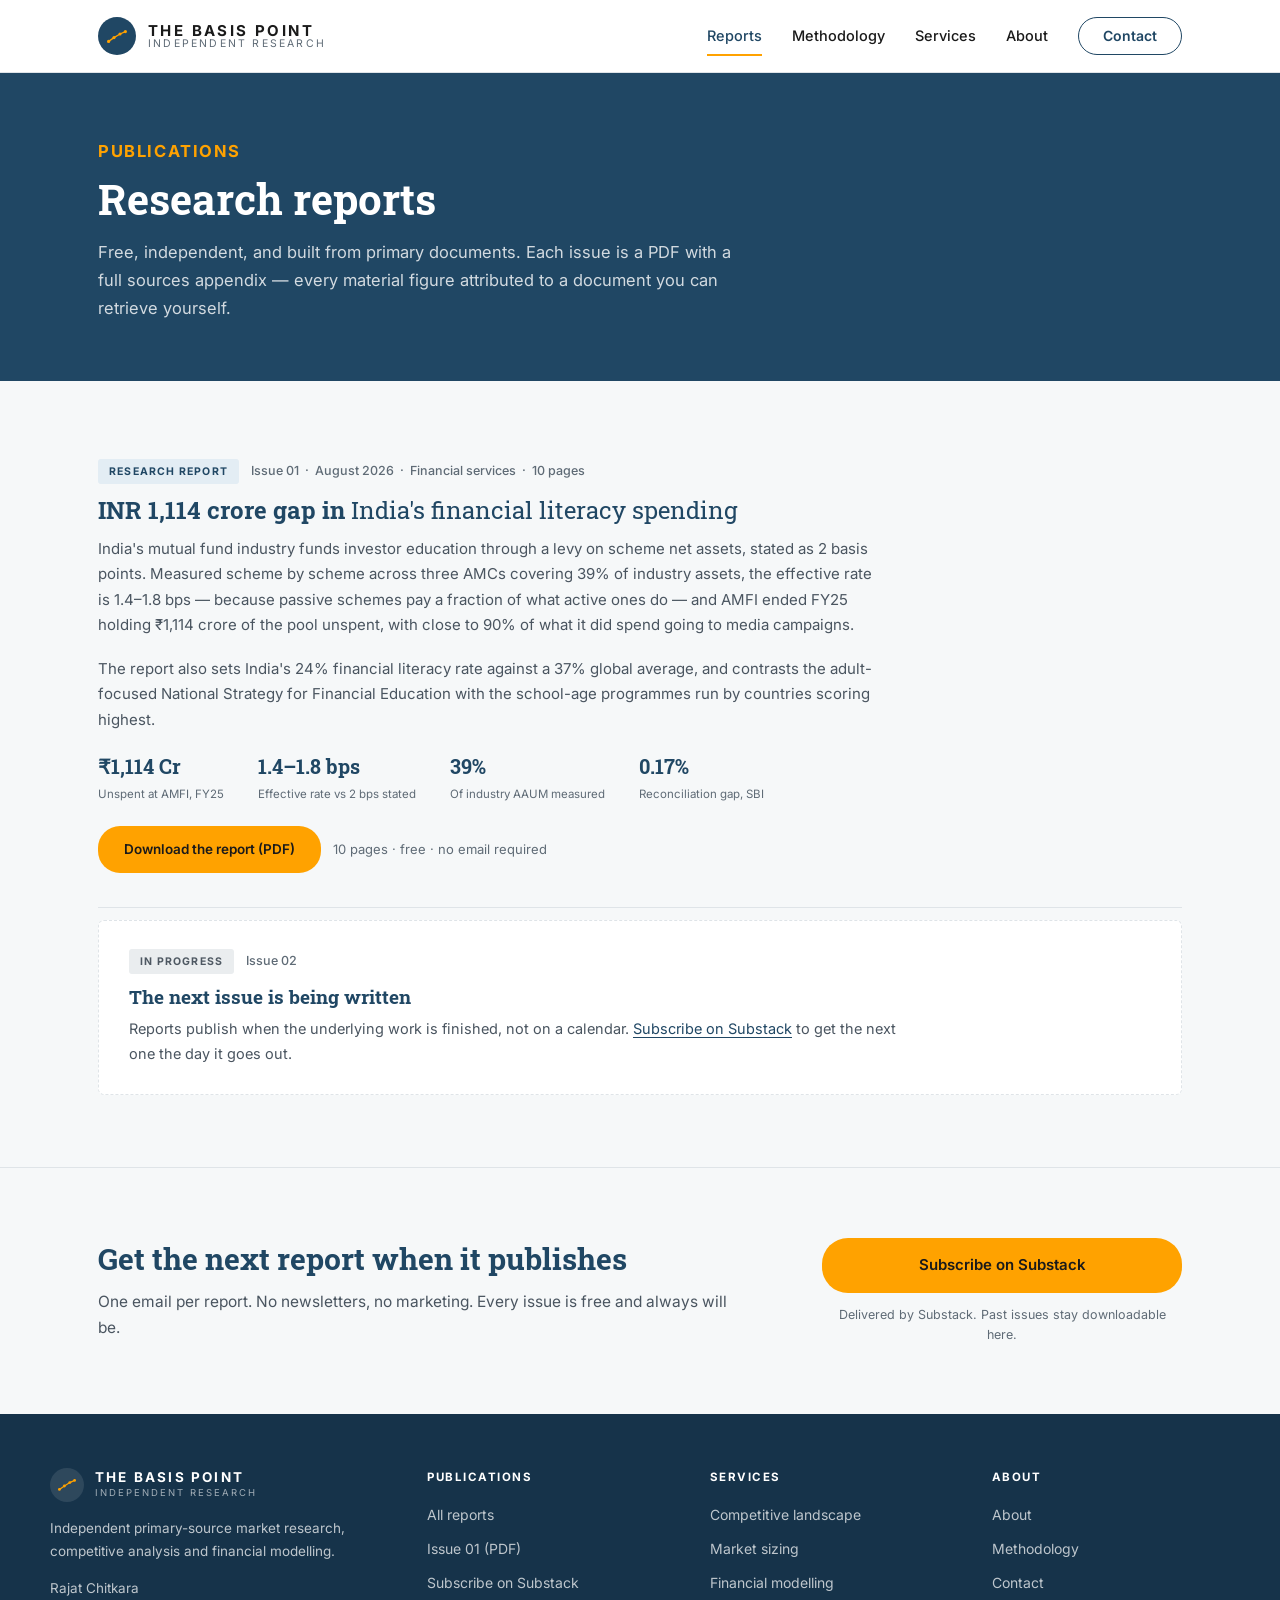
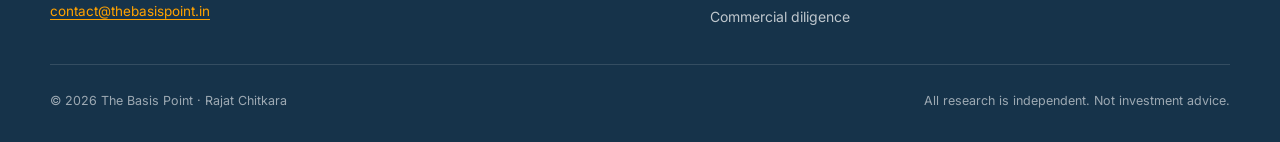
==== reports/index.html @ 529c4588 "Build out the site from single-page draft to multi-page static site Restructures the original one-fi" ====
<!DOCTYPE html>
<html lang="en">
<head>
<meta charset="UTF-8">
<meta name="viewport" content="width=device-width, initial-scale=1.0">
<title>Research Reports — The Basis Point</title>
<meta name="description" content="Free independent research on Indian markets, built from filings and audited accounts. Every issue downloadable as a PDF with a full sources appendix.">
<link rel="canonical" href="https://thebasispoint.in/reports/">
<meta property="og:type" content="website">
<meta property="og:site_name" content="The Basis Point">
<meta property="og:url" content="https://thebasispoint.in/reports/">
<meta property="og:title" content="Research Reports — The Basis Point">
<meta property="og:description" content="Free independent research on Indian markets, built from filings and audited accounts.">
<meta property="og:image" content="https://thebasispoint.in/assets/img/og-cover.png">
<meta property="og:image:width" content="1200">
<meta property="og:image:height" content="630">
<meta name="twitter:card" content="summary_large_image">
<meta name="twitter:title" content="Research Reports — The Basis Point">
<meta name="twitter:description" content="Free independent research on Indian markets.">
<meta name="twitter:image" content="https://thebasispoint.in/assets/img/og-cover.png">
<meta name="theme-color" content="#204764">
<link rel="icon" href="../assets/img/favicon.svg" type="image/svg+xml">
<link rel="preconnect" href="https://fonts.googleapis.com">
<link rel="preconnect" href="https://fonts.gstatic.com" crossorigin>
<link href="https://fonts.googleapis.com/css2?family=Inter:wght@400;500;600;700&family=Roboto+Slab:wght@400;500;700&display=swap" rel="stylesheet">
<link rel="stylesheet" href="../assets/css/site.css">
<noscript><style>
@media(max-width:820px){
  .nav-in{height:auto;flex-wrap:wrap;padding-top:10px;padding-bottom:10px}
  .nav-toggle{display:none}
  .nav-links{display:flex;position:static;width:100%;box-shadow:none;border-bottom:none;padding:4px 0 0}
}
</style></noscript>

<script type="application/ld+json">
{
  "@context": "https://schema.org",
  "@type": "Report",
  "name": "INR 1,114 crore gap in India's financial literacy spending",
  "datePublished": "2026-08",
  "isAccessibleForFree": true,
  "inLanguage": "en",
  "url": "https://thebasispoint.in/reports/issue-01-financial-literacy-gap.pdf",
  "publisher": { "@type": "Organization", "name": "The Basis Point" },
  "author": { "@type": "Person", "name": "Rajat Chitkara" },
  "about": "Investor education levy in the Indian mutual fund industry"
}
</script>
</head>
<body>

<a class="skip" href="#main">Skip to content</a>

<nav class="nav">
  <div class="nav-in">
    <a href="../index.html" class="logo" aria-label="The Basis Point — home">
      <span class="logo-mark">
        <svg width="20" height="13" viewBox="0 0 20 13" aria-hidden="true" focusable="false">
          <circle cx="1.6" cy="11.4" r="1.6" fill="#FFA200"/>
          <circle cx="7" cy="7.6" r="1.6" fill="#FFA200"/>
          <circle cx="13" cy="4" r="1.6" fill="#FFA200"/>
          <circle cx="18.4" cy="1.6" r="1.6" fill="#FFA200"/>
          <path d="M1.6 11.4 L7 7.6 L13 4 L18.4 1.6" fill="none" stroke="#FFA200" stroke-width="1.3" stroke-linecap="round"/>
        </svg>
      </span>
      <span class="logo-txt">
        <span class="logo-t1">THE BASIS POINT</span>
        <span class="logo-t2">INDEPENDENT RESEARCH</span>
      </span>
    </a>
    <button class="nav-toggle" type="button" aria-expanded="false" aria-controls="nav-links">
      <span></span><span class="sr-only">Menu</span>
    </button>
    <div class="nav-links" id="nav-links">
      <a href="./" aria-current="page">Reports</a>
      <a href="../methodology.html">Methodology</a>
      <a href="../services.html">Services</a>
      <a href="../about.html">About</a>
      <a class="btn-contact" href="mailto:contact@thebasispoint.in?subject=Enquiry%20—%20The%20Basis%20Point">Contact</a>
    </div>
  </div>
</nav>

<main id="main">

<section class="page-head">
  <div class="wrap">
    <p class="sec-kicker">Publications</p>
    <h1>Research reports</h1>
    <p>
      Free, independent, and built from primary documents. Each issue is a PDF with a full sources
      appendix — every material figure attributed to a document you can retrieve yourself.
    </p>
  </div>
</section>

<section class="pubs" style="padding-top:44px">
  <div class="wrap">

    <!-- ═══════════════════════════════════════════════════════
         To add Issue 02: copy one <article class="pub"> block,
         change the metadata, stats and PDF path. Newest first.
         ═══════════════════════════════════════════════════════ -->

    <article class="pub">
      <div class="pub-meta">
        <span class="pill pill-report">RESEARCH REPORT</span>
        <span class="pub-date">Issue 01 &nbsp;·&nbsp; August 2026 &nbsp;·&nbsp; Financial services &nbsp;·&nbsp; 10 pages</span>
      </div>
      <h2 class="pub-h">INR 1,114 crore gap in <span class="light">India's financial literacy spending</span></h2>
      <p class="pub-p">
        India's mutual fund industry funds investor education through a levy on scheme net assets,
        stated as 2 basis points. Measured scheme by scheme across three AMCs covering 39% of
        industry assets, the effective rate is 1.4–1.8 bps — because passive schemes pay a
        fraction of what active ones do — and AMFI ended FY25 holding ₹1,114 crore of the pool
        unspent, with close to 90% of what it did spend going to media campaigns.
      </p>
      <p class="pub-p">
        The report also sets India's 24% financial literacy rate against a 37% global average,
        and contrasts the adult-focused National Strategy for Financial Education with the
        school-age programmes run by countries scoring highest.
      </p>
      <div class="pub-stats">
        <div class="ps"><span class="ps-v">₹1,114 Cr</span><span class="ps-l">Unspent at AMFI, FY25</span></div>
        <div class="ps"><span class="ps-v">1.4–1.8 bps</span><span class="ps-l">Effective rate vs 2 bps stated</span></div>
        <div class="ps"><span class="ps-v">39%</span><span class="ps-l">Of industry AAUM measured</span></div>
        <div class="ps"><span class="ps-v">0.17%</span><span class="ps-l">Reconciliation gap, SBI</span></div>
      </div>
      <div class="pub-actions">
        <a class="btn-amber" href="issue-01-financial-literacy-gap.pdf" download>Download the report (PDF)</a>
        <span class="pub-note">10 pages · free · no email required</span>
      </div>
    </article>

    <div class="pub-next">
      <div class="pub-meta">
        <span class="pill pill-soon">IN PROGRESS</span>
        <span class="pub-date">Issue 02</span>
      </div>
      <h2 class="pub-h">The next issue is being written</h2>
      <p class="pub-p">
        Reports publish when the underlying work is finished, not on a calendar.
        <!-- TODO: replace SUBSTACK_URL_HERE -->
        <a href="SUBSTACK_URL_HERE" target="_blank" rel="noopener"
           style="color:var(--navy);text-decoration:underline;text-underline-offset:3px">Subscribe on Substack</a>
        to get the next one the day it goes out.
      </p>
    </div>

  </div>
</section>

<section class="cta">
  <div class="cta-in">
    <div>
      <h2 class="cta-h">Get the next report when it publishes</h2>
      <p class="cta-p">
        One email per report. No newsletters, no marketing.
        Every issue is free and always will be.
      </p>
    </div>
    <div class="cta-box">
      <!-- TODO: replace SUBSTACK_URL_HERE -->
      <a class="btn-amber" href="SUBSTACK_URL_HERE" target="_blank" rel="noopener">Subscribe on Substack</a>
      <p class="cta-note">Delivered by Substack. Past issues stay downloadable here.</p>
    </div>
  </div>
</section>

</main>

<footer>
  <div class="ft-in">
    <div class="ft-top">
      <div>
        <div class="ft-logo">
          <span class="ft-mark">
            <svg width="18" height="12" viewBox="0 0 18 12" aria-hidden="true" focusable="false">
              <circle cx="1.4" cy="10.4" r="1.4" fill="#FFA200"/>
              <circle cx="6.4" cy="7" r="1.4" fill="#FFA200"/>
              <circle cx="11.8" cy="3.6" r="1.4" fill="#FFA200"/>
              <circle cx="16.6" cy="1.4" r="1.4" fill="#FFA200"/>
              <path d="M1.4 10.4 L6.4 7 L11.8 3.6 L16.6 1.4" fill="none" stroke="#FFA200" stroke-width="1.2" stroke-linecap="round"/>
            </svg>
          </span>
          <span>
            <span class="ft-t1">THE BASIS POINT</span>
            <span class="ft-t2">INDEPENDENT RESEARCH</span>
          </span>
        </div>
        <p class="ft-desc">
          Independent primary-source market research, competitive analysis
          and financial modelling.
        </p>
        <p class="ft-mail">
          Rajat Chitkara<br>
          <a href="mailto:contact@thebasispoint.in">contact@thebasispoint.in</a>
        </p>
      </div>
      <div>
        <p class="ft-ch">PUBLICATIONS</p>
        <div class="ft-links">
          <a href="./">All reports</a>
          <a href="issue-01-financial-literacy-gap.pdf">Issue 01 (PDF)</a>
          <a href="SUBSTACK_URL_HERE" target="_blank" rel="noopener">Subscribe on Substack</a>
        </div>
      </div>
      <div>
        <p class="ft-ch">SERVICES</p>
        <div class="ft-links">
          <a href="../services.html#competitive-landscape">Competitive landscape</a>
          <a href="../services.html#market-sizing">Market sizing</a>
          <a href="../services.html#financial-modelling">Financial modelling</a>
          <a href="../services.html#commercial-diligence">Commercial diligence</a>
        </div>
      </div>
      <div>
        <p class="ft-ch">ABOUT</p>
        <div class="ft-links">
          <a href="../about.html">About</a>
          <a href="../methodology.html">Methodology</a>
          <a href="mailto:contact@thebasispoint.in">Contact</a>
        </div>
      </div>
    </div>
    <div class="ft-bot">
      <span>© 2026 The Basis Point · Rajat Chitkara</span>
      <span>All research is independent. Not investment advice.</span>
    </div>
  </div>
</footer>

<script src="../assets/js/site.js" defer></script>
</body>
</html>
---- assets/css/site.css ----
/* ═══════════════════════════════════════════════════════════
   THE BASIS POINT — site stylesheet
   Shared by every page. No build step: edit this file directly.
   ═══════════════════════════════════════════════════════════ */

*,*::before,*::after{box-sizing:border-box;margin:0;padding:0}

:root{
  --navy:#204764;
  --navy-dark:#16334A;
  --amber:#FFA200;              /* fills and large marks only — fails AA as text on white */
  --amber-h:#E89200;
  --amber-text:#9E6200;         /* amber-on-white TEXT — 5.0:1 on #FFF, 4.7:1 on offwhite.
                                   #FFA200 is only 2.0:1 as text and must never be used on light. */
  --offwhite:#F6F8F9;
  --white:#FFFFFF;
  --ink:#1A1A1A;
  --body:#4A5560;
  --muted:#5F6B76;              /* 5.6:1 on #FFF */
  --rule:#DFE4E8;
  --ok:#1B7A4B;
  --sans:'Inter',-apple-system,BlinkMacSystemFont,'Segoe UI',Arial,sans-serif;
  --slab:'Roboto Slab',Georgia,'Times New Roman',serif;
  --max:1180px;
  --pad:48px;
  --nav-h:72px;
}

html{font-size:16px;-webkit-font-smoothing:antialiased;scroll-behavior:smooth}
body{font-family:var(--sans);color:var(--body);background:var(--white);line-height:1.65}
a{color:inherit;text-decoration:none}
img{display:block;max-width:100%}

/* Anchor targets must clear the sticky nav */
[id]{scroll-margin-top:calc(var(--nav-h) + 16px)}

/* One global focus treatment — keyboard navigation must always be visible */
:focus-visible{outline:2px solid var(--amber-text);outline-offset:3px;border-radius:2px}

/* Skip link */
.skip{position:absolute;left:-9999px;top:0;z-index:400;background:var(--navy);color:#fff;
  padding:12px 20px;font-size:14px;font-weight:600}
.skip:focus{left:0}

.sr-only{position:absolute;width:1px;height:1px;padding:0;margin:-1px;overflow:hidden;
  clip:rect(0,0,0,0);white-space:nowrap;border:0}

@media(prefers-reduced-motion:reduce){
  html{scroll-behavior:auto}
  *,*::before,*::after{animation-duration:.01ms!important;transition-duration:.01ms!important}
}

/* Shared container */
.wrap{max-width:var(--max);margin:0 auto;padding:0 var(--pad)}

/* ═══ NAV ═══ */
.nav{background:var(--white);border-bottom:1px solid var(--rule);position:sticky;top:0;z-index:200}
.nav-in{max-width:var(--max);margin:0 auto;padding:0 var(--pad);height:var(--nav-h);
  display:flex;align-items:center;justify-content:space-between;gap:20px}
.logo{display:flex;align-items:center;gap:12px}
.logo-mark{width:38px;height:38px;border-radius:50%;background:var(--navy);
  display:flex;align-items:center;justify-content:center;flex-shrink:0}
.logo-txt{line-height:1.05}
.logo-t1{font-family:var(--sans);font-size:15px;font-weight:700;letter-spacing:2.4px;color:var(--ink);
  display:block}
.logo-t2{font-family:var(--sans);font-size:10.5px;font-weight:400;letter-spacing:2.2px;color:var(--muted);
  display:block}
.nav-links{display:flex;align-items:center;gap:30px}
/* :not(.btn-contact) matters — Contact is an <a> too, and this selector would
   otherwise outrank .btn-contact and strip its padding, colour and hover. */
.nav-links>a:not(.btn-contact){font-size:14.5px;font-weight:500;color:var(--ink);
  padding:8px 0;transition:color .15s;position:relative;white-space:nowrap}
.nav-links>a:not(.btn-contact):hover{color:var(--navy)}
.nav-links>a:not(.btn-contact)[aria-current="page"]{color:var(--navy)}
.nav-links>a:not(.btn-contact)[aria-current="page"]::after{content:"";position:absolute;
  left:0;right:0;bottom:0;height:2px;background:var(--amber)}
.btn-contact{display:inline-flex;align-items:center;justify-content:center;
  border:1.5px solid var(--navy);color:var(--navy);font-size:14px;font-weight:600;
  line-height:1.2;padding:10px 24px;border-radius:999px;background:transparent;cursor:pointer;
  font-family:var(--sans);transition:background .15s,color .15s;
  white-space:nowrap;flex-shrink:0}
.btn-contact:hover{background:var(--navy);color:#fff}

/* Hamburger — hidden above 820px */
.nav-toggle{display:none;width:44px;height:44px;border:1px solid var(--rule);border-radius:6px;
  background:#fff;cursor:pointer;align-items:center;justify-content:center;flex-shrink:0}
/* :not(.sr-only) matters — the button also holds a visually-hidden "Menu" label.
   Unscoped, this rule forces position:relative on it, which disables .sr-only's
   clip and renders the label as a stray third bar. */
.nav-toggle span:not(.sr-only){display:block;width:19px;height:2px;background:var(--ink);
  position:relative}
.nav-toggle span:not(.sr-only)::before,.nav-toggle span:not(.sr-only)::after{content:"";
  position:absolute;left:0;width:19px;height:2px;background:var(--ink);
  transition:transform .18s,top .18s}
.nav-toggle span:not(.sr-only)::before{top:-6px}
.nav-toggle span:not(.sr-only)::after{top:6px}
.nav-toggle[aria-expanded="true"] span:not(.sr-only){background:transparent}
.nav-toggle[aria-expanded="true"] span:not(.sr-only)::before{top:0;transform:rotate(45deg)}
.nav-toggle[aria-expanded="true"] span:not(.sr-only)::after{top:0;transform:rotate(-45deg)}

/* ═══ HERO ═══ */
.hero{background:var(--navy);position:relative}
.hero-in{max-width:var(--max);margin:0 auto;padding:0 var(--pad);
  min-height:420px;display:flex;align-items:center;position:relative}
.hero-copy{max-width:600px;padding:76px 0}
.hero-kicker{font-size:13px;font-weight:600;letter-spacing:1.6px;color:rgba(255,255,255,.72);
  margin-bottom:14px;text-transform:uppercase}
.hero-h1{font-family:var(--slab);font-size:clamp(34px,4.6vw,58px);font-weight:700;
  color:#fff;line-height:1.08;letter-spacing:-.5px}
.hero-h1 .amber{color:var(--amber)}
.hero-sub{font-size:16.5px;line-height:1.7;color:rgba(255,255,255,.8);margin-top:20px;max-width:520px}
.hero-cta{display:flex;flex-wrap:wrap;gap:14px;margin-top:30px}
.hero-circle{position:absolute;right:var(--pad);top:50%;transform:translateY(-50%);
  width:300px;height:300px;border-radius:50%;overflow:hidden;background:var(--offwhite);
  border:6px solid rgba(255,255,255,.12);flex-shrink:0}
.hero-circle img{width:100%;height:100%;object-fit:cover}

/* ═══ BUTTONS ═══ */
.btn-amber{background:var(--amber);color:var(--ink);font-size:13.5px;font-weight:600;
  padding:12px 26px;border:none;border-radius:22px;cursor:pointer;font-family:var(--sans);
  transition:background .15s;display:inline-block;text-align:center}
.btn-amber:hover{background:var(--amber-h)}
.btn-ghost{display:inline-block;border:1.5px solid rgba(255,255,255,.45);color:#fff;font-size:13.5px;
  font-weight:600;padding:11px 26px;border-radius:22px;background:transparent;
  transition:background .15s,border-color .15s;text-align:center}
.btn-ghost:hover{background:rgba(255,255,255,.12);border-color:#fff}
.btn-navy{display:inline-block;background:var(--navy);color:#fff;font-size:13.5px;font-weight:600;
  padding:12px 26px;border-radius:22px;transition:background .15s;text-align:center}
.btn-navy:hover{background:var(--navy-dark)}

/* ═══ INTRO ═══ */
.intro{background:var(--offwhite);padding:64px 0 20px}
.intro-p{font-size:17px;line-height:1.75;color:var(--body);max-width:720px}
.intro-p strong{color:var(--ink);font-weight:600}

/* ═══ PAGE HEADER (inner pages) ═══ */
.page-head{background:var(--navy);padding:64px 0 58px;color:#fff}
.page-head .sec-kicker{color:var(--amber)}
.page-head h1{font-family:var(--slab);font-size:clamp(30px,3.6vw,42px);font-weight:700;
  color:#fff;line-height:1.15;margin-bottom:14px}
.page-head p{font-size:16.5px;line-height:1.72;color:rgba(255,255,255,.8);max-width:660px}

/* ═══ PUBLICATIONS ═══ */
.pubs{background:var(--offwhite);padding:28px 0 72px}
.pub{padding:34px 0;border-bottom:1px solid var(--rule)}
.pub:last-child{border-bottom:none}
.pub-meta{display:flex;align-items:center;gap:12px;flex-wrap:wrap;margin-bottom:11px}
.pill{font-size:10.5px;font-weight:700;letter-spacing:1.2px;padding:4px 11px;border-radius:3px}
.pill-report{background:#E3EDF4;color:var(--navy)}
.pill-blog{background:#FFF1DB;color:#8A5700}
.pill-soon{background:#EAEDEF;color:#4E5862}
.pub-date{font-size:12.5px;color:var(--muted);font-weight:500}
.pub-h{font-family:var(--slab);font-size:24px;font-weight:700;color:var(--navy);
  line-height:1.28;margin-bottom:10px}
.pub-h .light{font-weight:400}
.pub-p{font-size:15px;line-height:1.7;color:var(--body);max-width:780px;margin-bottom:18px}
.pub-stats{display:flex;gap:34px;flex-wrap:wrap;margin-bottom:22px}
.ps{display:flex;flex-direction:column;gap:2px}
.ps-v{font-family:var(--slab);font-size:20px;font-weight:700;color:var(--navy)}
.ps-l{font-size:11.5px;color:var(--muted)}
.pub-actions{display:flex;flex-wrap:wrap;gap:12px;align-items:center}
.pub-note{font-size:13px;color:var(--muted)}
/* Issue not yet published — bordered, full contrast, not dimmed */
.pub-next{border:1px dashed var(--rule);border-radius:6px;background:var(--white);
  padding:28px 30px;margin-top:12px}
.pub-next .pub-h{font-size:19px;margin-bottom:8px}
.pub-next .pub-p{margin-bottom:0;font-size:14.5px}

/* ═══ SECTION HEAD ═══ */
.sec-head{max-width:var(--max);margin:0 auto;padding:0 var(--pad)}
.sec-kicker{font-size:12.5px;font-weight:700;letter-spacing:1.6px;color:var(--amber-text);
  text-transform:uppercase;margin-bottom:10px}
.sec-h2{font-family:var(--slab);font-size:clamp(26px,3vw,34px);font-weight:700;color:var(--navy);
  line-height:1.18;margin-bottom:14px}
.sec-sub{font-size:16px;color:var(--body);max-width:660px;line-height:1.7}

/* ═══ EXPERTISE GRID ═══ */
.expertise{background:var(--white);padding:76px 0}
.exp-grid{max-width:var(--max);margin:44px auto 0;padding:0 var(--pad);
  display:grid;grid-template-columns:repeat(4,1fr);gap:30px}
.exp{border-top:3px solid var(--navy);padding-top:20px}
.exp-n{font-family:var(--slab);font-size:13px;font-weight:700;color:var(--amber-text);margin-bottom:9px}
.exp-h{font-size:16px;font-weight:600;color:var(--ink);margin-bottom:8px;line-height:1.3}
.exp-p{font-size:13.5px;color:var(--body);line-height:1.6}

/* ═══ SERVICES ═══ */
.services{background:var(--navy);padding:76px 0;color:#fff}
.services .sec-kicker{color:var(--amber)}
.services .sec-h2{color:#fff}
.services .sec-sub{color:rgba(255,255,255,.8)}
.srv-grid{max-width:var(--max);margin:44px auto 0;padding:0 var(--pad);
  display:grid;grid-template-columns:repeat(2,1fr);gap:26px}
.srv{background:rgba(255,255,255,.055);border:1px solid rgba(255,255,255,.16);
  border-radius:6px;padding:30px;transition:background .18s,border-color .18s}
.srv:hover{background:rgba(255,255,255,.09);border-color:rgba(255,255,255,.3)}
.srv-n{font-size:11.5px;font-weight:700;letter-spacing:1.4px;color:var(--amber);margin-bottom:12px}
.srv-h{font-family:var(--slab);font-size:20px;font-weight:700;color:#fff;margin-bottom:10px;line-height:1.25}
.srv-p{font-size:14px;line-height:1.68;color:rgba(255,255,255,.82);margin-bottom:18px}
.srv-tags{display:flex;flex-wrap:wrap;gap:8px}
.stag{font-size:11px;font-weight:500;letter-spacing:.4px;padding:5px 11px;border-radius:3px;
  background:rgba(255,255,255,.11);color:rgba(255,255,255,.88)}

/* ═══ PROSE (about / methodology) ═══ */
.prose{background:var(--white);padding:70px 0}
.prose-in{max-width:760px;margin:0 auto;padding:0 var(--pad)}
.prose h2{font-family:var(--slab);font-size:26px;font-weight:700;color:var(--navy);
  line-height:1.25;margin:44px 0 14px}
.prose h2:first-child{margin-top:0}
.prose h3{font-family:var(--sans);font-size:17px;font-weight:600;color:var(--ink);margin:28px 0 10px}
.prose p{font-size:16px;line-height:1.78;color:var(--body);margin-bottom:16px}
.prose p strong{color:var(--ink);font-weight:600}
.prose ul,.prose ol{margin:0 0 18px 22px}
.prose li{font-size:16px;line-height:1.75;color:var(--body);margin-bottom:9px}
.prose a:not(.btn-amber):not(.btn-navy){color:var(--navy);text-decoration:underline;
  text-underline-offset:3px;text-decoration-thickness:1px}
.prose a:not(.btn-amber):not(.btn-navy):hover{color:var(--amber-text)}
.callout{background:var(--offwhite);border-left:3px solid var(--amber);border-radius:0 5px 5px 0;
  padding:22px 26px;margin:26px 0}
.callout p{margin-bottom:0;font-size:15.5px}
.callout p+p{margin-top:12px}

/* ═══ NUMBERED PROCESS ═══ */
.steps{background:var(--offwhite);padding:70px 0}
.steps-grid{max-width:var(--max);margin:40px auto 0;padding:0 var(--pad);
  display:grid;grid-template-columns:repeat(5,1fr);gap:24px}
.step{background:#fff;border:1px solid var(--rule);border-radius:6px;padding:24px 22px}
.step-n{width:30px;height:30px;border-radius:50%;background:var(--navy);color:#fff;
  font-family:var(--slab);font-size:13px;font-weight:700;
  display:flex;align-items:center;justify-content:center;margin-bottom:14px}
.step-h{font-size:15px;font-weight:600;color:var(--ink);margin-bottom:7px;line-height:1.3}
.step-p{font-size:13.5px;color:var(--body);line-height:1.6}

/* ═══ SECTORS STRIP ═══ */
.sectors{max-width:var(--max);margin:52px auto 0;padding:0 var(--pad)}
.sectors-in{border-top:1px solid var(--rule);padding-top:30px}
.sectors-lbl{font-size:11.5px;font-weight:700;letter-spacing:1.5px;color:var(--amber-text);
  text-transform:uppercase;margin-bottom:16px}
.sectors-list{display:flex;flex-wrap:wrap;gap:10px;margin-bottom:18px}
.sectors-list span{font-size:14px;font-weight:500;color:var(--navy);
  background:var(--offwhite);border:1px solid var(--rule);padding:8px 16px;border-radius:20px}
.sectors-note{font-size:14px;color:var(--muted);line-height:1.65;max-width:600px}

/* ═══ CTA BAND ═══ */
.cta{background:var(--offwhite);padding:70px 0;border-top:1px solid var(--rule)}
.cta-in{max-width:var(--max);margin:0 auto;padding:0 var(--pad);
  display:grid;grid-template-columns:1fr 360px;gap:70px;align-items:center}
.cta-h{font-family:var(--slab);font-size:clamp(24px,2.6vw,30px);font-weight:700;color:var(--navy);
  line-height:1.2;margin-bottom:12px}
.cta-p{font-size:15.5px;color:var(--body);line-height:1.7}
.cta-box{display:flex;flex-direction:column;gap:12px;align-items:stretch}
.cta-box .btn-amber{padding:15px 26px;font-size:15px;border-radius:26px}
.cta-note{font-size:12.5px;color:var(--muted);text-align:center;line-height:1.55}

/* ═══ FOOTER ═══ */
footer{background:var(--navy-dark);color:rgba(255,255,255,.72);padding:54px var(--pad) 30px}
.ft-in{max-width:var(--max);margin:0 auto}
.ft-top{display:grid;grid-template-columns:1.4fr 1fr 1fr 1fr;gap:44px;
  padding-bottom:36px;border-bottom:1px solid rgba(255,255,255,.13);margin-bottom:26px}
.ft-logo{display:flex;align-items:center;gap:11px;margin-bottom:15px}
.ft-mark{width:34px;height:34px;border-radius:50%;background:rgba(255,255,255,.1);
  display:flex;align-items:center;justify-content:center;flex-shrink:0}
.ft-t1{font-size:13.5px;font-weight:700;letter-spacing:2.2px;color:#fff;line-height:1.1;display:block}
.ft-t2{font-size:9.5px;letter-spacing:2px;color:rgba(255,255,255,.6);display:block}
.ft-desc{font-size:13.5px;line-height:1.7;max-width:300px}
.ft-mail{margin-top:14px;font-size:13.5px;line-height:1.7}
.ft-mail a{color:var(--amber);text-decoration:underline;text-underline-offset:3px}
.ft-ch{font-size:11.5px;font-weight:700;letter-spacing:1.5px;color:#fff;margin-bottom:16px}
.ft-links{display:flex;flex-direction:column;gap:11px}
.ft-links a{font-size:14px;color:rgba(255,255,255,.72);transition:color .15s}
.ft-links a:hover{color:#fff;text-decoration:underline;text-underline-offset:3px}
.ft-bot{display:flex;justify-content:space-between;flex-wrap:wrap;gap:12px;font-size:12.5px;
  color:rgba(255,255,255,.58)}

/* ═══ 404 ═══ */
.err{padding:110px 0 120px;text-align:center}
.err-code{font-family:var(--slab);font-size:64px;font-weight:700;color:var(--amber);line-height:1}
.err-h{font-family:var(--slab);font-size:28px;font-weight:700;color:var(--navy);margin:14px 0 12px}
.err-p{font-size:16px;color:var(--body);max-width:460px;margin:0 auto 28px;line-height:1.7}
.err-links{display:flex;gap:14px;justify-content:center;flex-wrap:wrap}

/* ═══ RESPONSIVE ═══ */
@media(max-width:1080px){
  .hero-circle{width:240px;height:240px}
  .hero-copy{max-width:54%}
  .exp-grid{grid-template-columns:1fr 1fr}
  .steps-grid{grid-template-columns:repeat(3,1fr)}
  .ft-top{grid-template-columns:1.3fr 1fr 1fr;gap:34px}
}
@media(max-width:820px){
  :root{--pad:24px;--nav-h:64px}
  .nav-toggle{display:flex}
  /* Panel: links stay in the DOM, so JS-off users still reach them via the open state */
  .nav-links{position:absolute;top:var(--nav-h);left:0;right:0;background:#fff;
    border-bottom:1px solid var(--rule);flex-direction:column;align-items:stretch;gap:0;
    padding:6px var(--pad) 18px;box-shadow:0 12px 24px rgba(22,51,74,.08);display:none}
  .nav-links.open{display:flex}
  .nav-links>a:not(.btn-contact){padding:14px 0;border-bottom:1px solid var(--rule);font-size:16px}
  .nav-links>a:not(.btn-contact)[aria-current="page"]::after{display:none}
  .nav-links .btn-contact{margin-top:16px;padding:14px 24px;font-size:15px;width:100%}
  .hero-circle{position:static;transform:none;width:100%;max-width:280px;height:280px;
    margin:0 auto 44px}
  .hero-in{flex-direction:column;align-items:stretch;min-height:0}
  .hero-copy{max-width:100%;padding:52px 0 36px}
  .exp-grid,.srv-grid,.steps-grid{grid-template-columns:1fr}
  .cta-in{grid-template-columns:1fr;gap:30px}
  .ft-top{grid-template-columns:1fr;gap:32px}
  .pub-stats{gap:22px}
  .prose{padding:52px 0}
  .page-head{padding:46px 0 42px}
}
@media(max-width:420px){
  .pub-stats{gap:18px 26px}
  .hero-cta{flex-direction:column;align-items:stretch}
  .hero-cta a{width:100%}
}

/* ═══ PRINT ═══ */
@media print{
  .nav,.nav-toggle,.cta,.hero-circle,.skip{display:none!important}
  body{color:#000;background:#fff}
  .hero,.services,.page-head,footer{background:#fff!important;color:#000!important}
  .hero-h1,.sec-h2,.srv-h,.page-head h1{color:#000!important}
  .srv-p,.sec-sub,.page-head p,.ft-desc{color:#333!important}
  a[href^="http"]::after{content:" (" attr(href) ")";font-size:11px;color:#555}
}
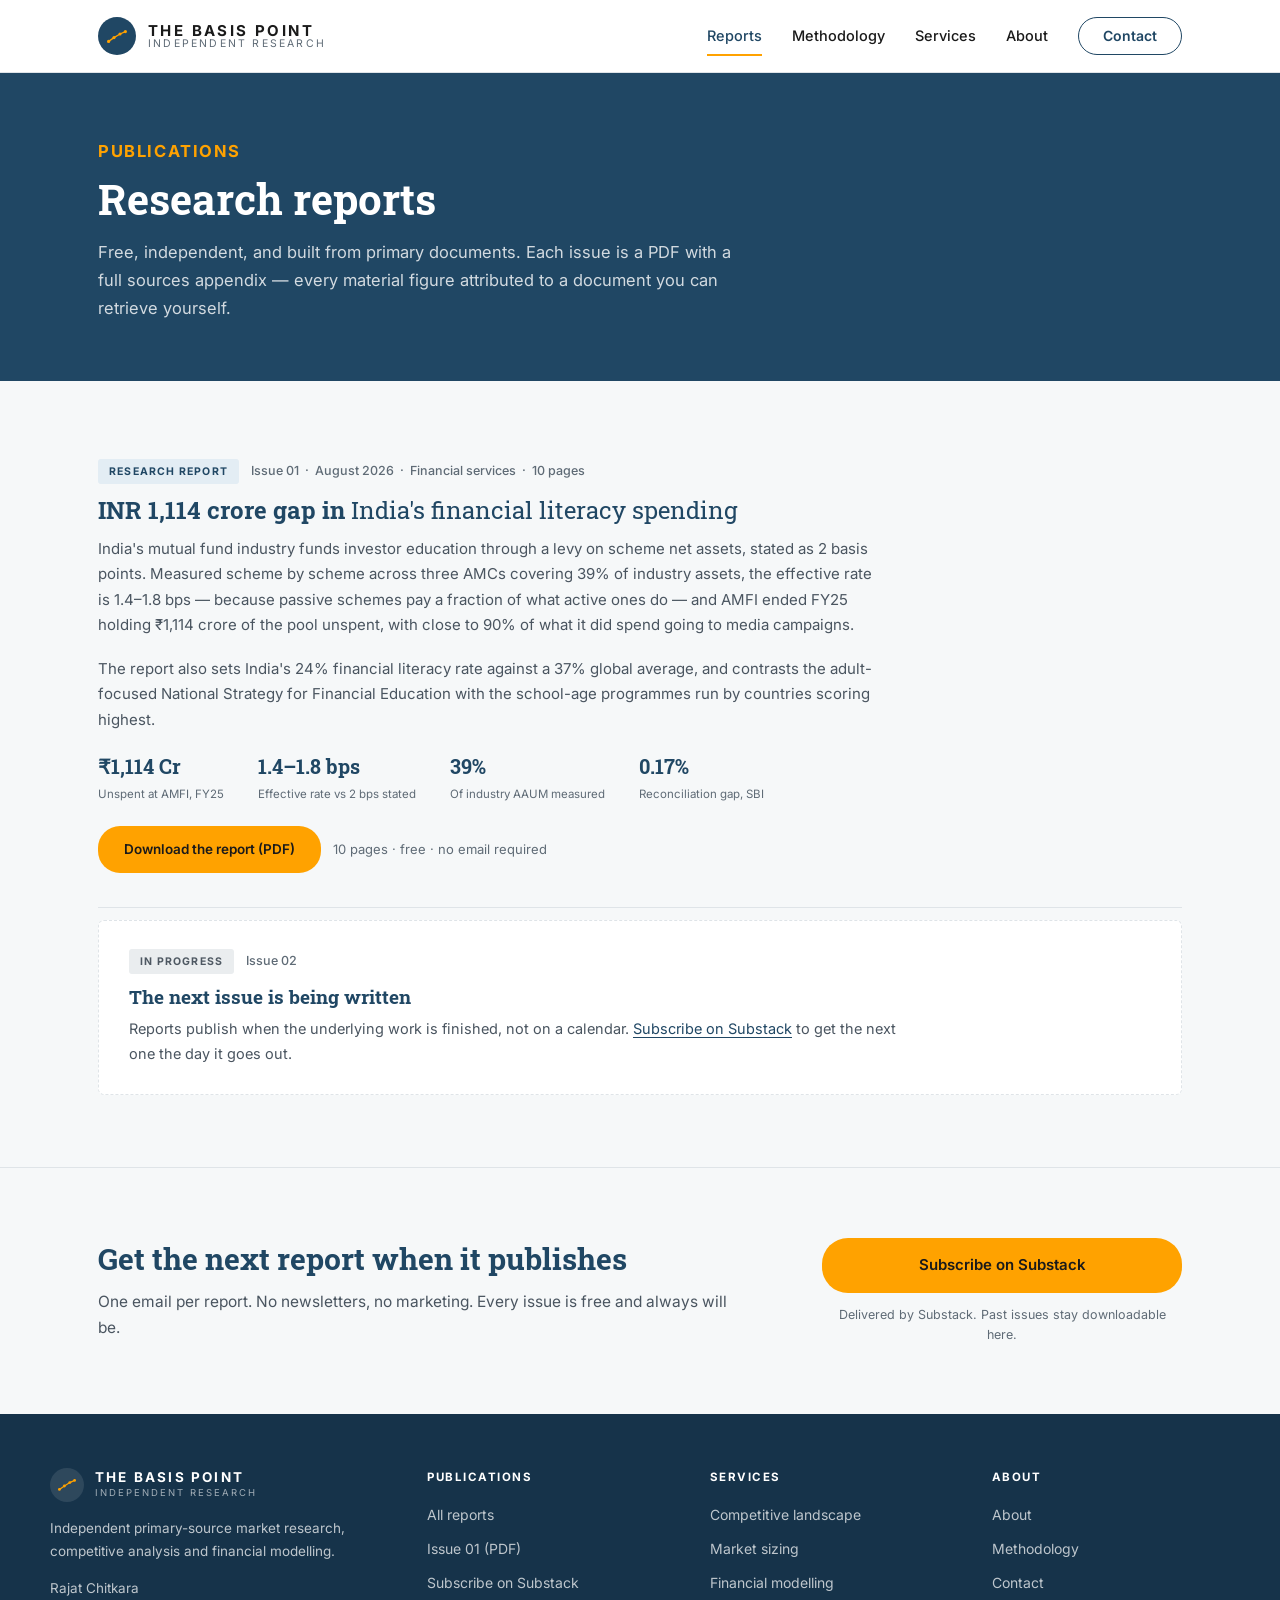
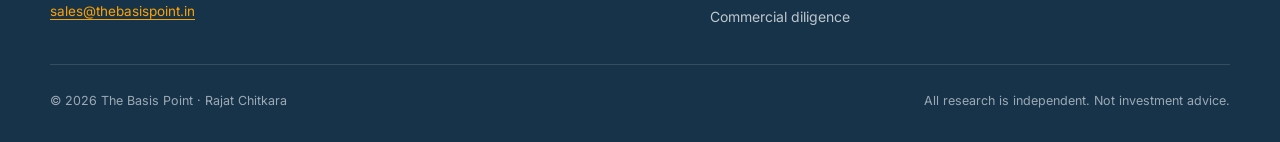
==== commit 38a4a717: "Replace all placeholder content with real details ahead of launch Every placeholder marker is now go" ====
--- a/reports/index.html
+++ b/reports/index.html
@@ -76,7 +76,7 @@
       <a href="../methodology.html">Methodology</a>
       <a href="../services.html">Services</a>
       <a href="../about.html">About</a>
-      <a class="btn-contact" href="mailto:contact@thebasispoint.in?subject=Enquiry%20—%20The%20Basis%20Point">Contact</a>
+      <a class="btn-contact" href="mailto:sales@thebasispoint.in?subject=Enquiry%20—%20The%20Basis%20Point">Contact</a>
     </div>
   </div>
 </nav>
@@ -140,8 +140,7 @@
       <h2 class="pub-h">The next issue is being written</h2>
       <p class="pub-p">
         Reports publish when the underlying work is finished, not on a calendar.
-        <!-- TODO: replace SUBSTACK_URL_HERE -->
-        <a href="SUBSTACK_URL_HERE" target="_blank" rel="noopener"
+        <a href="https://substack.com/@rajat426302" target="_blank" rel="noopener"
            style="color:var(--navy);text-decoration:underline;text-underline-offset:3px">Subscribe on Substack</a>
         to get the next one the day it goes out.
       </p>
@@ -160,8 +159,7 @@
       </p>
     </div>
     <div class="cta-box">
-      <!-- TODO: replace SUBSTACK_URL_HERE -->
-      <a class="btn-amber" href="SUBSTACK_URL_HERE" target="_blank" rel="noopener">Subscribe on Substack</a>
+      <a class="btn-amber" href="https://substack.com/@rajat426302" target="_blank" rel="noopener">Subscribe on Substack</a>
       <p class="cta-note">Delivered by Substack. Past issues stay downloadable here.</p>
     </div>
   </div>
@@ -194,7 +192,7 @@
         </p>
         <p class="ft-mail">
           Rajat Chitkara<br>
-          <a href="mailto:contact@thebasispoint.in">contact@thebasispoint.in</a>
+          <a href="mailto:sales@thebasispoint.in">sales@thebasispoint.in</a>
         </p>
       </div>
       <div>
@@ -202,7 +200,7 @@
         <div class="ft-links">
           <a href="./">All reports</a>
           <a href="issue-01-financial-literacy-gap.pdf">Issue 01 (PDF)</a>
-          <a href="SUBSTACK_URL_HERE" target="_blank" rel="noopener">Subscribe on Substack</a>
+          <a href="https://substack.com/@rajat426302" target="_blank" rel="noopener">Subscribe on Substack</a>
         </div>
       </div>
       <div>
@@ -219,7 +217,7 @@
         <div class="ft-links">
           <a href="../about.html">About</a>
           <a href="../methodology.html">Methodology</a>
-          <a href="mailto:contact@thebasispoint.in">Contact</a>
+          <a href="mailto:sales@thebasispoint.in">Contact</a>
         </div>
       </div>
     </div>
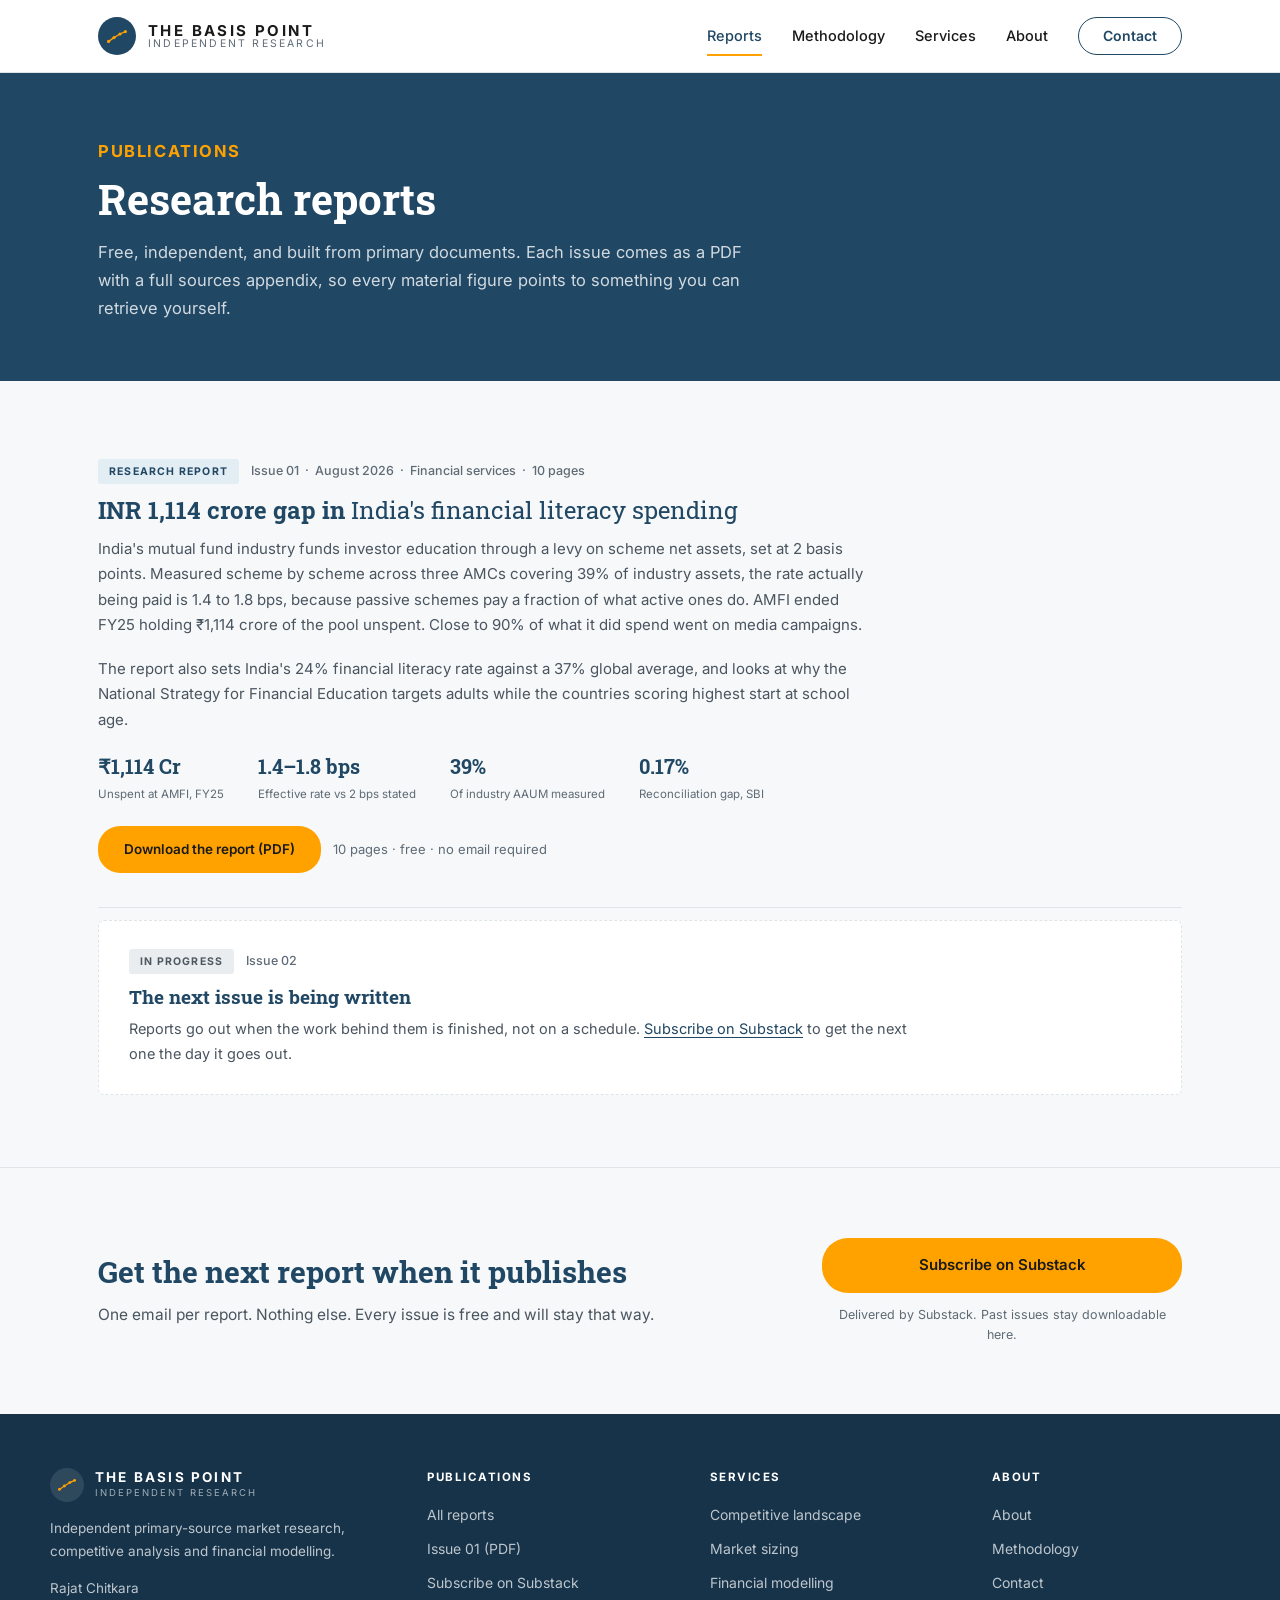
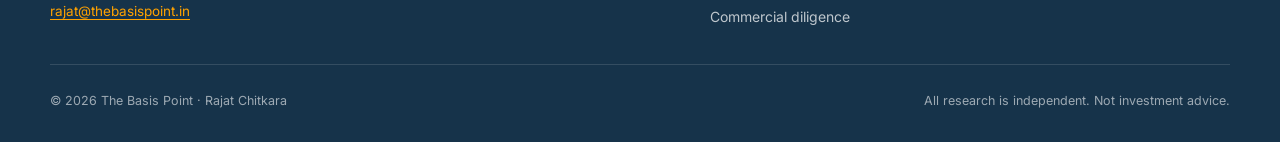
==== commit 5ffddc2a: "Lead with Figure 5, switch to rajat@, rewrite copy in a plainer voice Hero figure. Replaces the circ" ====
--- a/reports/index.html
+++ b/reports/index.html
@@ -76,7 +76,7 @@
       <a href="../methodology.html">Methodology</a>
       <a href="../services.html">Services</a>
       <a href="../about.html">About</a>
-      <a class="btn-contact" href="mailto:sales@thebasispoint.in?subject=Enquiry%20—%20The%20Basis%20Point">Contact</a>
+      <a class="btn-contact" href="mailto:rajat@thebasispoint.in?subject=Enquiry%20—%20The%20Basis%20Point">Contact</a>
     </div>
   </div>
 </nav>
@@ -88,8 +88,8 @@
     <p class="sec-kicker">Publications</p>
     <h1>Research reports</h1>
     <p>
-      Free, independent, and built from primary documents. Each issue is a PDF with a full sources
-      appendix — every material figure attributed to a document you can retrieve yourself.
+      Free, independent, and built from primary documents. Each issue comes as a PDF with a full
+      sources appendix, so every material figure points to something you can retrieve yourself.
     </p>
   </div>
 </section>
@@ -110,15 +110,15 @@
       <h2 class="pub-h">INR 1,114 crore gap in <span class="light">India's financial literacy spending</span></h2>
       <p class="pub-p">
         India's mutual fund industry funds investor education through a levy on scheme net assets,
-        stated as 2 basis points. Measured scheme by scheme across three AMCs covering 39% of
-        industry assets, the effective rate is 1.4–1.8 bps — because passive schemes pay a
-        fraction of what active ones do — and AMFI ended FY25 holding ₹1,114 crore of the pool
-        unspent, with close to 90% of what it did spend going to media campaigns.
+        set at 2 basis points. Measured scheme by scheme across three AMCs covering 39% of industry
+        assets, the rate actually being paid is 1.4 to 1.8 bps, because passive schemes pay a
+        fraction of what active ones do. AMFI ended FY25 holding ₹1,114 crore of the pool unspent.
+        Close to 90% of what it did spend went on media campaigns.
       </p>
       <p class="pub-p">
-        The report also sets India's 24% financial literacy rate against a 37% global average,
-        and contrasts the adult-focused National Strategy for Financial Education with the
-        school-age programmes run by countries scoring highest.
+        The report also sets India's 24% financial literacy rate against a 37% global average, and
+        looks at why the National Strategy for Financial Education targets adults while the
+        countries scoring highest start at school age.
       </p>
       <div class="pub-stats">
         <div class="ps"><span class="ps-v">₹1,114 Cr</span><span class="ps-l">Unspent at AMFI, FY25</span></div>
@@ -139,7 +139,7 @@
       </div>
       <h2 class="pub-h">The next issue is being written</h2>
       <p class="pub-p">
-        Reports publish when the underlying work is finished, not on a calendar.
+        Reports go out when the work behind them is finished, not on a schedule.
         <a href="https://substack.com/@rajat426302" target="_blank" rel="noopener"
            style="color:var(--navy);text-decoration:underline;text-underline-offset:3px">Subscribe on Substack</a>
         to get the next one the day it goes out.
@@ -154,8 +154,7 @@
     <div>
       <h2 class="cta-h">Get the next report when it publishes</h2>
       <p class="cta-p">
-        One email per report. No newsletters, no marketing.
-        Every issue is free and always will be.
+        One email per report. Nothing else. Every issue is free and will stay that way.
       </p>
     </div>
     <div class="cta-box">
@@ -192,7 +191,7 @@
         </p>
         <p class="ft-mail">
           Rajat Chitkara<br>
-          <a href="mailto:sales@thebasispoint.in">sales@thebasispoint.in</a>
+          <a href="mailto:rajat@thebasispoint.in">rajat@thebasispoint.in</a>
         </p>
       </div>
       <div>
@@ -217,7 +216,7 @@
         <div class="ft-links">
           <a href="../about.html">About</a>
           <a href="../methodology.html">Methodology</a>
-          <a href="mailto:sales@thebasispoint.in">Contact</a>
+          <a href="mailto:rajat@thebasispoint.in">Contact</a>
         </div>
       </div>
     </div>
--- a/assets/css/site.css
+++ b/assets/css/site.css
@@ -98,22 +98,40 @@
 .nav-toggle[aria-expanded="true"] span:not(.sr-only)::before{top:0;transform:rotate(45deg)}
 .nav-toggle[aria-expanded="true"] span:not(.sr-only)::after{top:0;transform:rotate(-45deg)}
 
-/* ═══ HERO ═══ */
-.hero{background:var(--navy);position:relative}
-.hero-in{max-width:var(--max);margin:0 auto;padding:0 var(--pad);
-  min-height:420px;display:flex;align-items:center;position:relative}
-.hero-copy{max-width:600px;padding:76px 0}
+/* ═══ HERO ═══
+   The hero carries the headline only. The chart below it is a real figure
+   from Issue 01, so it gets a figure's treatment rather than decoration:
+   full width, captioned, sourced. The card is pulled up into the navy band
+   so the two read as one unit. */
+.hero{background:var(--navy);position:relative;padding-bottom:110px}
+.hero-in{max-width:var(--max);margin:0 auto;padding:0 var(--pad)}
+.hero-copy{max-width:720px;padding:78px 0 0}
 .hero-kicker{font-size:13px;font-weight:600;letter-spacing:1.6px;color:rgba(255,255,255,.72);
   margin-bottom:14px;text-transform:uppercase}
 .hero-h1{font-family:var(--slab);font-size:clamp(34px,4.6vw,58px);font-weight:700;
   color:#fff;line-height:1.08;letter-spacing:-.5px}
 .hero-h1 .amber{color:var(--amber)}
-.hero-sub{font-size:16.5px;line-height:1.7;color:rgba(255,255,255,.8);margin-top:20px;max-width:520px}
+.hero-sub{font-size:16.5px;line-height:1.7;color:rgba(255,255,255,.8);margin-top:20px;max-width:560px}
 .hero-cta{display:flex;flex-wrap:wrap;gap:14px;margin-top:30px}
-.hero-circle{position:absolute;right:var(--pad);top:50%;transform:translateY(-50%);
-  width:300px;height:300px;border-radius:50%;overflow:hidden;background:var(--offwhite);
-  border:6px solid rgba(255,255,255,.12);flex-shrink:0}
-.hero-circle img{width:100%;height:100%;object-fit:cover}
+
+/* ═══ HERO FIGURE ═══ */
+.hero-fig{background:var(--offwhite);position:relative}
+.hero-fig-in{max-width:var(--max);margin:0 auto;padding:0 var(--pad)}
+.figcard{background:var(--white);border:1px solid var(--rule);border-radius:8px;
+  padding:26px 30px 22px;margin-top:-90px;box-shadow:0 18px 40px rgba(11,32,48,.16)}
+.figcard-top{display:flex;align-items:baseline;justify-content:space-between;
+  gap:16px;flex-wrap:wrap;margin-bottom:16px}
+.figcard-lbl{font-size:11.5px;font-weight:700;letter-spacing:1.5px;
+  color:var(--amber-text);text-transform:uppercase}
+.figcard-src{font-size:12px;color:var(--muted)}
+.figcard-img{border-top:1px solid var(--rule);padding-top:20px;overflow-x:auto}
+.figcard-img img{width:100%;min-width:520px;height:auto}
+.figcard-cap{font-size:14.5px;line-height:1.65;color:var(--body);
+  margin-top:18px;max-width:760px}
+.figcard-cap strong{color:var(--ink);font-weight:600}
+/* The chart keeps a 520px min-width and scrolls inside its own box, so the
+   page never scrolls sideways. Tell small screens that it scrolls. */
+.figcard-hint{display:none;font-size:12px;color:var(--muted);margin-top:10px}
 
 /* ═══ BUTTONS ═══ */
 .btn-amber{background:var(--amber);color:var(--ink);font-size:13.5px;font-weight:600;
@@ -280,8 +298,6 @@
 
 /* ═══ RESPONSIVE ═══ */
 @media(max-width:1080px){
-  .hero-circle{width:240px;height:240px}
-  .hero-copy{max-width:54%}
   .exp-grid{grid-template-columns:1fr 1fr}
   .steps-grid{grid-template-columns:repeat(3,1fr)}
   .ft-top{grid-template-columns:1.3fr 1fr 1fr;gap:34px}
@@ -297,10 +313,12 @@
   .nav-links>a:not(.btn-contact){padding:14px 0;border-bottom:1px solid var(--rule);font-size:16px}
   .nav-links>a:not(.btn-contact)[aria-current="page"]::after{display:none}
   .nav-links .btn-contact{margin-top:16px;padding:14px 24px;font-size:15px;width:100%}
-  .hero-circle{position:static;transform:none;width:100%;max-width:280px;height:280px;
-    margin:0 auto 44px}
-  .hero-in{flex-direction:column;align-items:stretch;min-height:0}
-  .hero-copy{max-width:100%;padding:52px 0 36px}
+  .hero{padding-bottom:80px}
+  .hero-copy{max-width:100%;padding:52px 0 0}
+  .figcard{margin-top:-62px;padding:20px 18px 18px;border-radius:6px}
+  .figcard-img{padding-top:16px}
+  .figcard-cap{font-size:14px}
+  .figcard-hint{display:block}
   .exp-grid,.srv-grid,.steps-grid{grid-template-columns:1fr}
   .cta-in{grid-template-columns:1fr;gap:30px}
   .ft-top{grid-template-columns:1fr;gap:32px}
@@ -316,9 +334,10 @@
 
 /* ═══ PRINT ═══ */
 @media print{
-  .nav,.nav-toggle,.cta,.hero-circle,.skip{display:none!important}
+  .nav,.nav-toggle,.cta,.skip{display:none!important}
   body{color:#000;background:#fff}
-  .hero,.services,.page-head,footer{background:#fff!important;color:#000!important}
+  .hero,.hero-fig,.services,.page-head,footer{background:#fff!important;color:#000!important}
+  .figcard{box-shadow:none!important;margin-top:24px!important}
   .hero-h1,.sec-h2,.srv-h,.page-head h1{color:#000!important}
   .srv-p,.sec-sub,.page-head p,.ft-desc{color:#333!important}
   a[href^="http"]::after{content:" (" attr(href) ")";font-size:11px;color:#555}
